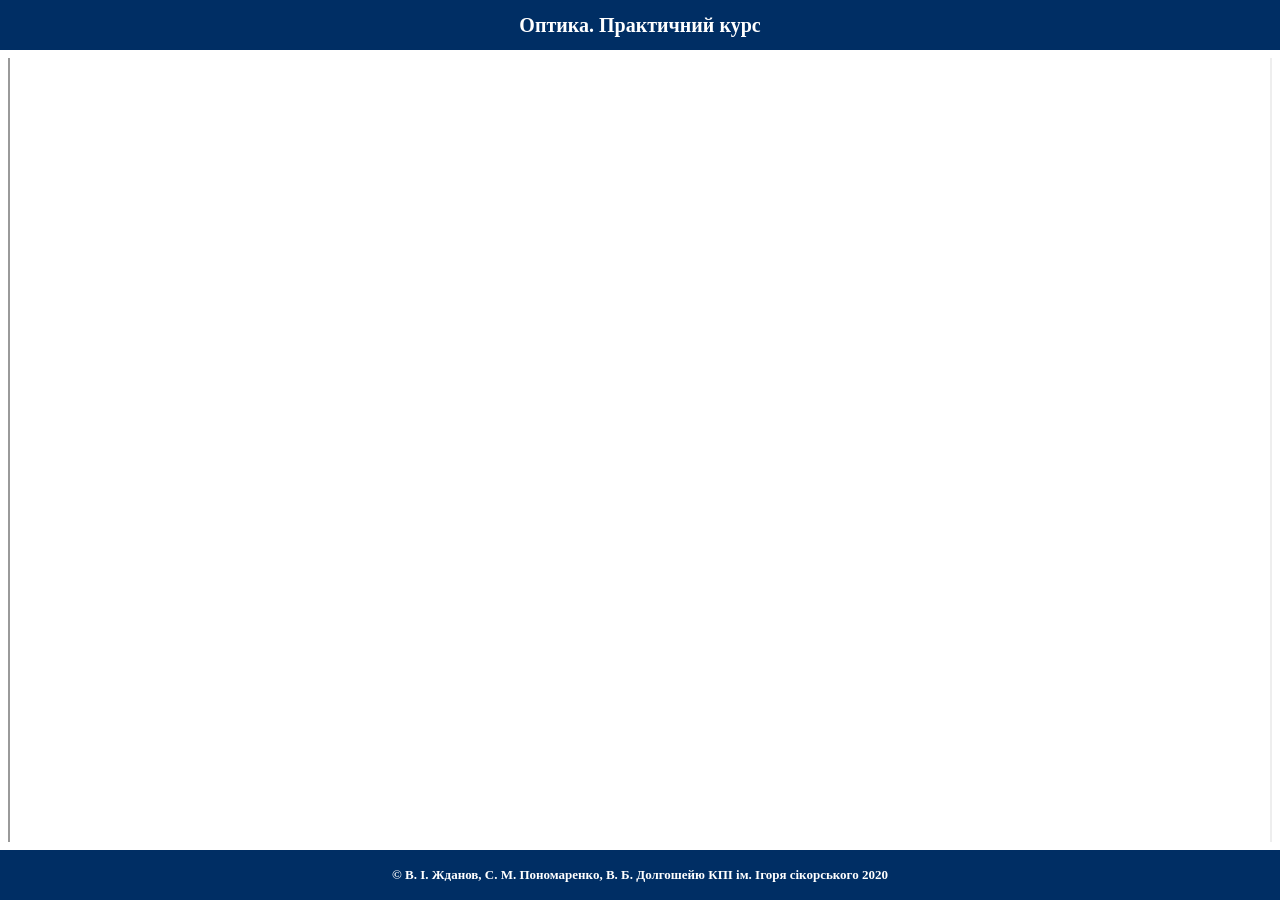
==== index.html @ 0d458875 "add index" ====
<!DOCTYPE html>
<html>
  <head>
    <link rel="stylesheet" href="./styles/styles.css" />
  </head>
  <body>
    <header>Оптика. Практичний курс</header>
    <div class="container">
      <main id="main_window">
        <iframe id="input" src="FTProblems.pdf"></iframe>
      </main>
    </div>
    <footer>
      &copy; В. І. Жданов, С. М. Пономаренко, В. Б. Долгошейю КПІ ім. Ігоря сікорського 2020
    </footer>
  </body>
</html>
---- styles/styles.css ----
body {
  margin: 0;
  font-size: 20px;
  font-weight: bold;
}

/* Make Text in the middle */
header,
footer,
main,
aside {
  display: flex;
  justify-content: center;
  align-items: center;
}

nav {
  display: flex;
  background-color: #002e64;
  justify-content: center;
}

header {
  height: 50px;
  background-color: #002e64;
  color: white;
}

footer {
  height: 50px;
  background-color: #002e64;
  color: white;
  font-size: small;
}

.container {
  overflow: hidden;
  margin: .5rem 0;
}

.container nav,
.container aside {
  width: 150px;
  height: calc(100vh - 100px - 1rem);
}

.container main {
  /* float: right; */
  width: calc(100% - 1rem); /* - 150px - 1rem);*/
  height: calc(100vh - 100px - 1rem);
  background-color: white;
  margin: 0 .5rem;
  vertical-align: top;
}

.container nav {
  float: left;
}

nav ul{
  padding: 1em;
  height: 100%;
  width: 100%;
  list-style: none;
}

nav ul li{
  line-height: 60px;
  border-top: 1px solid rgba(255,255,255,0.1);
}

nav ul li a{
  color: white;
  text-decoration: none;
  font-size: 18px;
  font-weight: 500;
  display: block;
  width: 100%;
}

nav ul li a:hover{
  background: #002e70;
}

#input { 
  position:relative; 
  width: 100%;
  height: 100%;
}
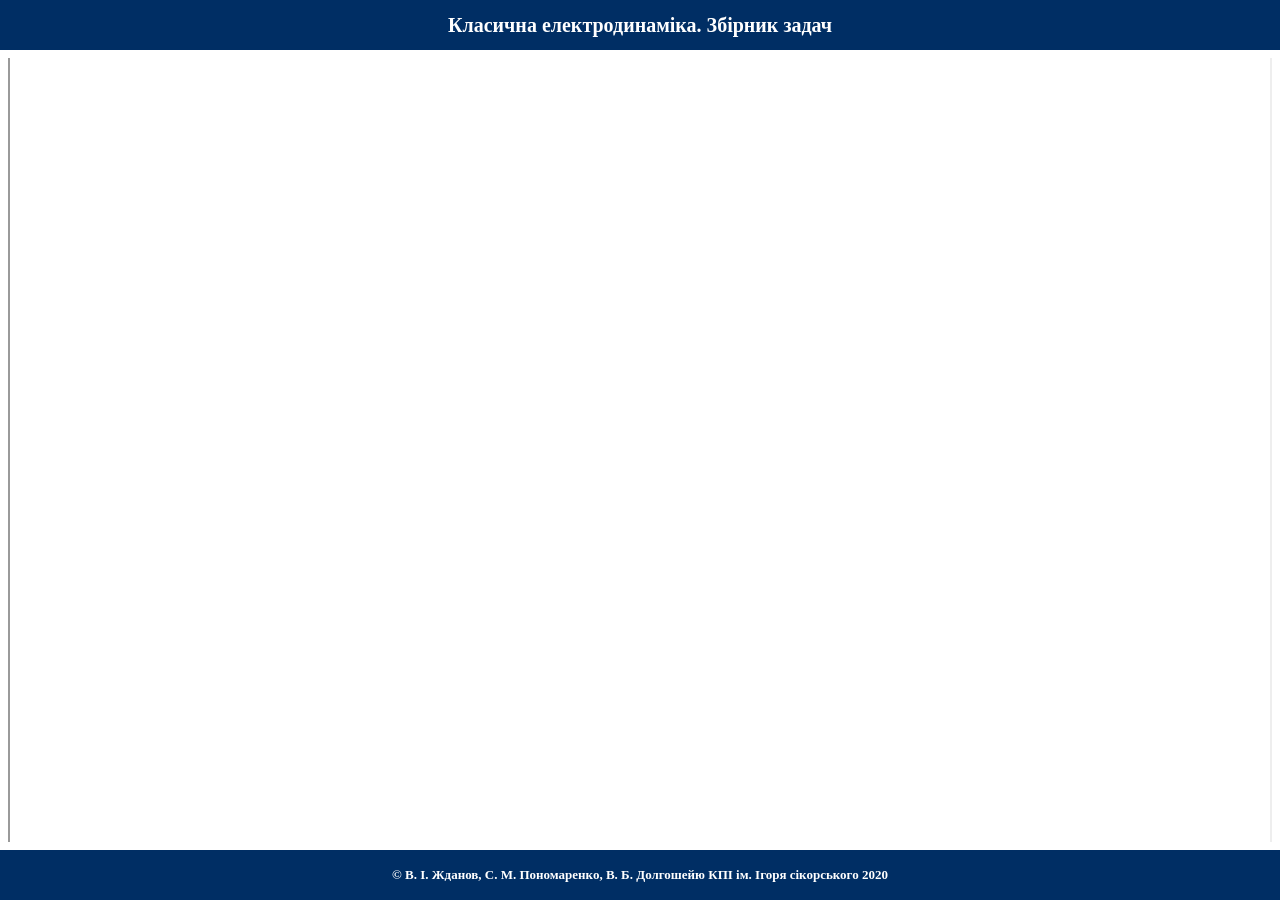
==== commit 1809437a: "upd index" ====
--- a/index.html
+++ b/index.html
@@ -4,7 +4,7 @@
     <link rel="stylesheet" href="./styles/styles.css" />
   </head>
   <body>
-    <header>Оптика. Практичний курс</header>
+    <header>Класична електродинаміка. Збірник задач</header>
     <div class="container">
       <main id="main_window">
         <iframe id="input" src="FTProblems.pdf"></iframe>
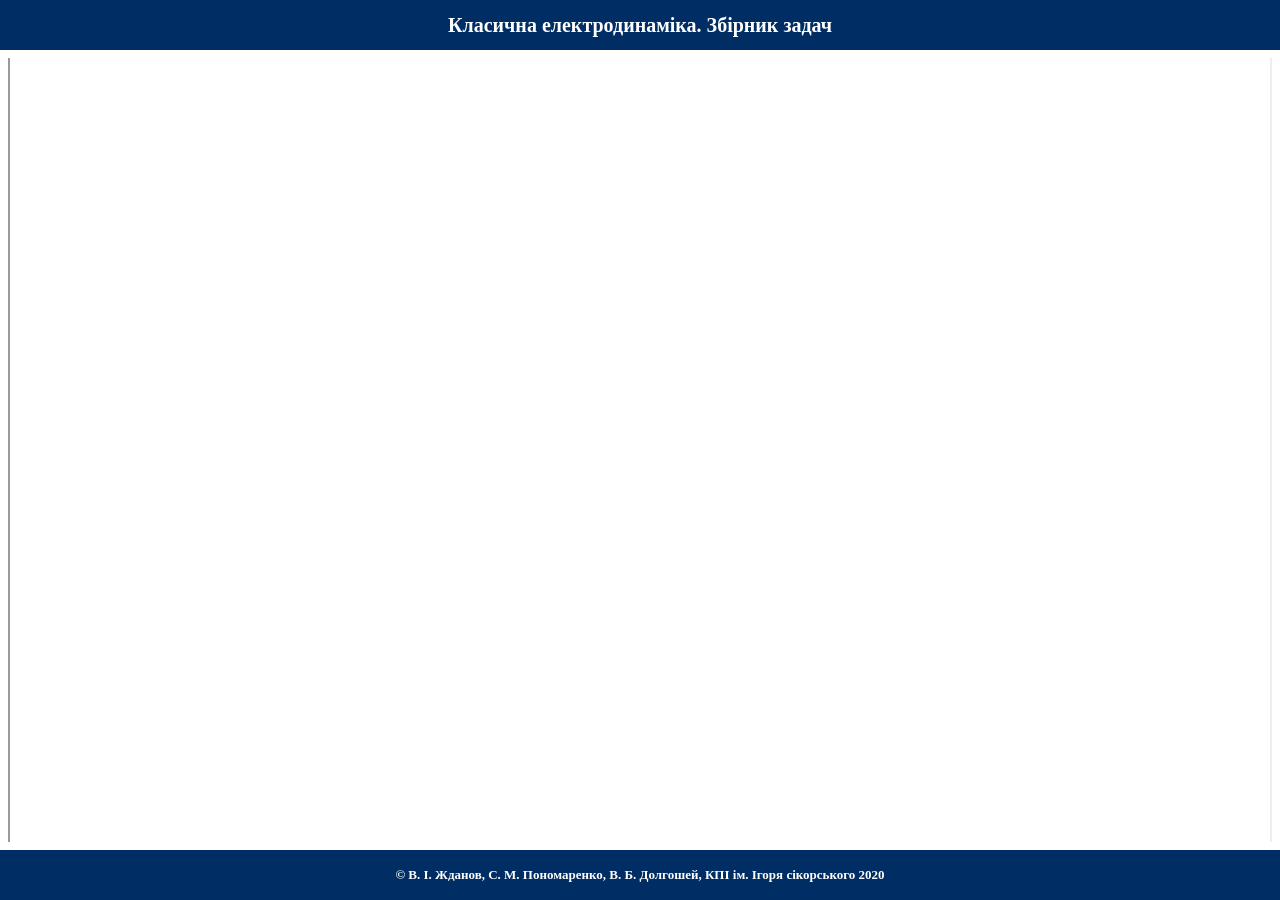
==== commit dfc9ec83: "fix" ====
--- a/index.html
+++ b/index.html
@@ -11,7 +11,7 @@
       </main>
     </div>
     <footer>
-      &copy; В. І. Жданов, С. М. Пономаренко, В. Б. Долгошейю КПІ ім. Ігоря сікорського 2020
+      &copy; В. І. Жданов, С. М. Пономаренко, В. Б. Долгошей, КПІ ім. Ігоря сікорського 2020
     </footer>
   </body>
 </html>
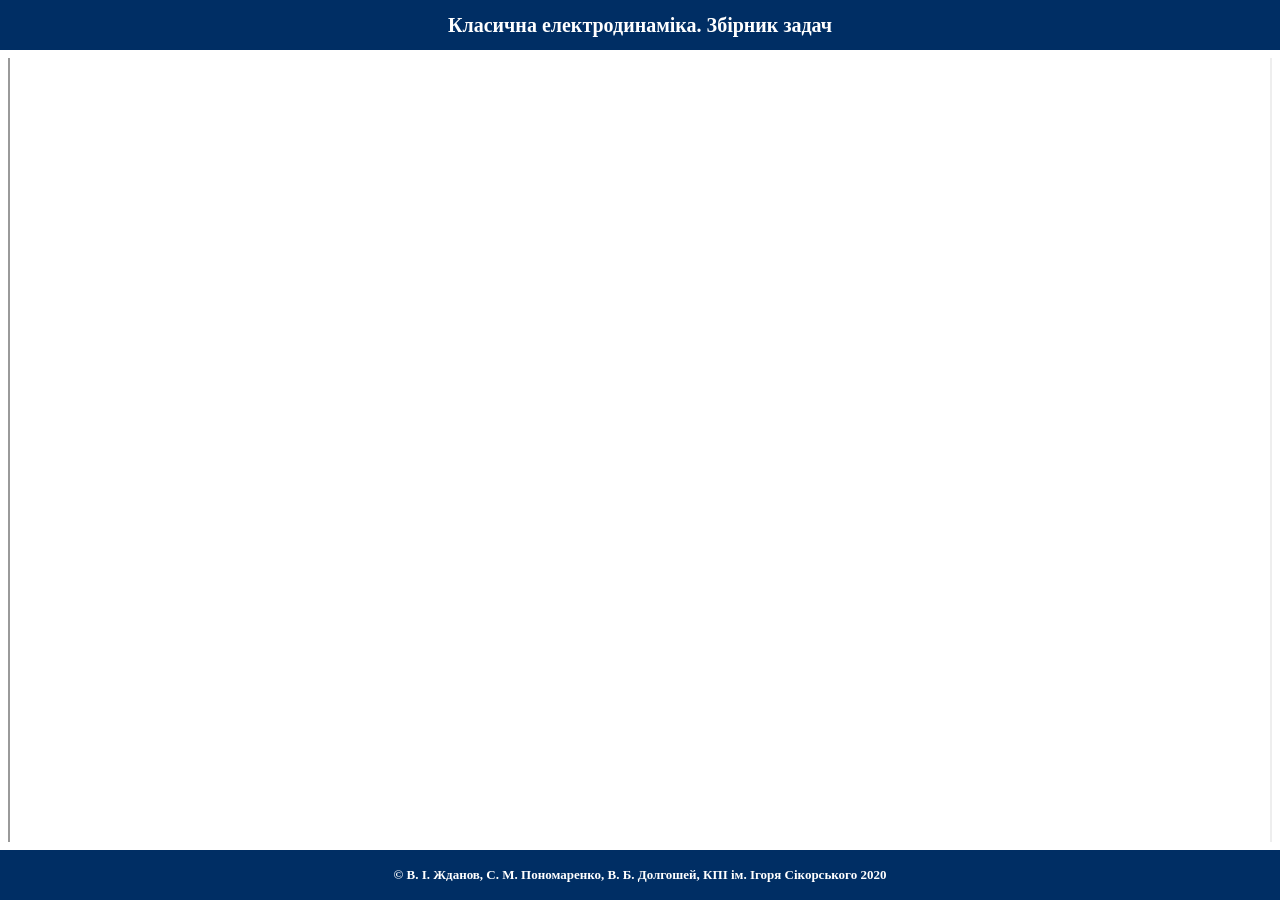
==== commit 1ba9a585: "fix" ====
--- a/index.html
+++ b/index.html
@@ -11,7 +11,7 @@
       </main>
     </div>
     <footer>
-      &copy; В. І. Жданов, С. М. Пономаренко, В. Б. Долгошей, КПІ ім. Ігоря сікорського 2020
+      &copy; В. І. Жданов, С. М. Пономаренко, В. Б. Долгошей, КПІ ім. Ігоря Сікорського 2020
     </footer>
   </body>
 </html>
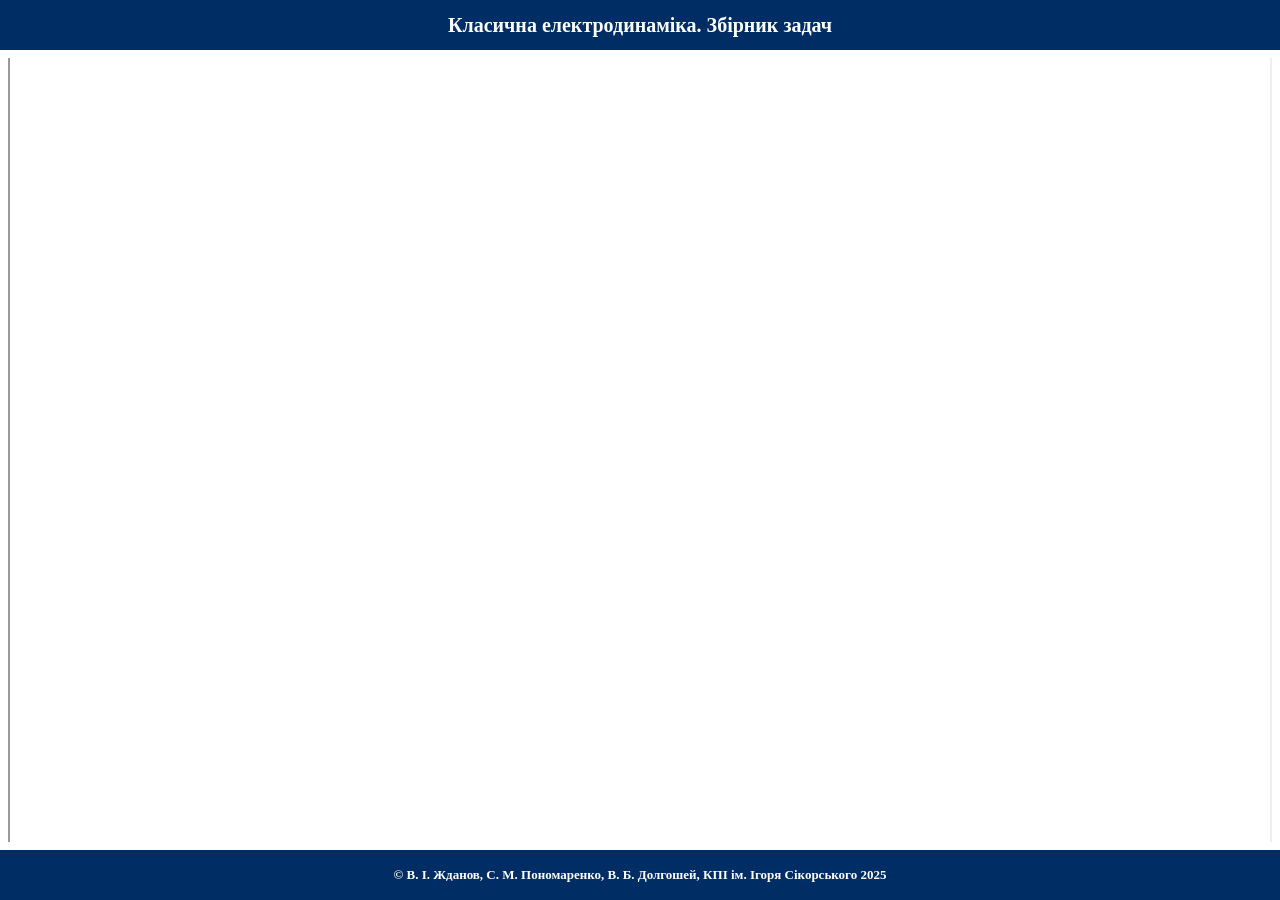
==== commit cfc63c12: "fix pdf dowload from mobile" ====
--- a/index.html
+++ b/index.html
@@ -7,11 +7,14 @@
     <header>Класична електродинаміка. Збірник задач</header>
     <div class="container">
       <main id="main_window">
-        <iframe id="input" src="FTProblems.pdf"></iframe>
+        <iframe
+        src="https://docs.google.com/gview?embedded=true&url=https://sergiokapone.github.io/FieldTheoryProblems/FTProblems.pdf"
+        width="100%" height="800px"></iframe>
       </main>
     </div>
     <footer>
-      &copy; В. І. Жданов, С. М. Пономаренко, В. Б. Долгошей, КПІ ім. Ігоря Сікорського 2020
+      &copy; В. І. Жданов, С. М. Пономаренко, В. Б. Долгошей, КПІ ім. Ігоря Сікорського 2025
     </footer>
   </body>
 </html>
+
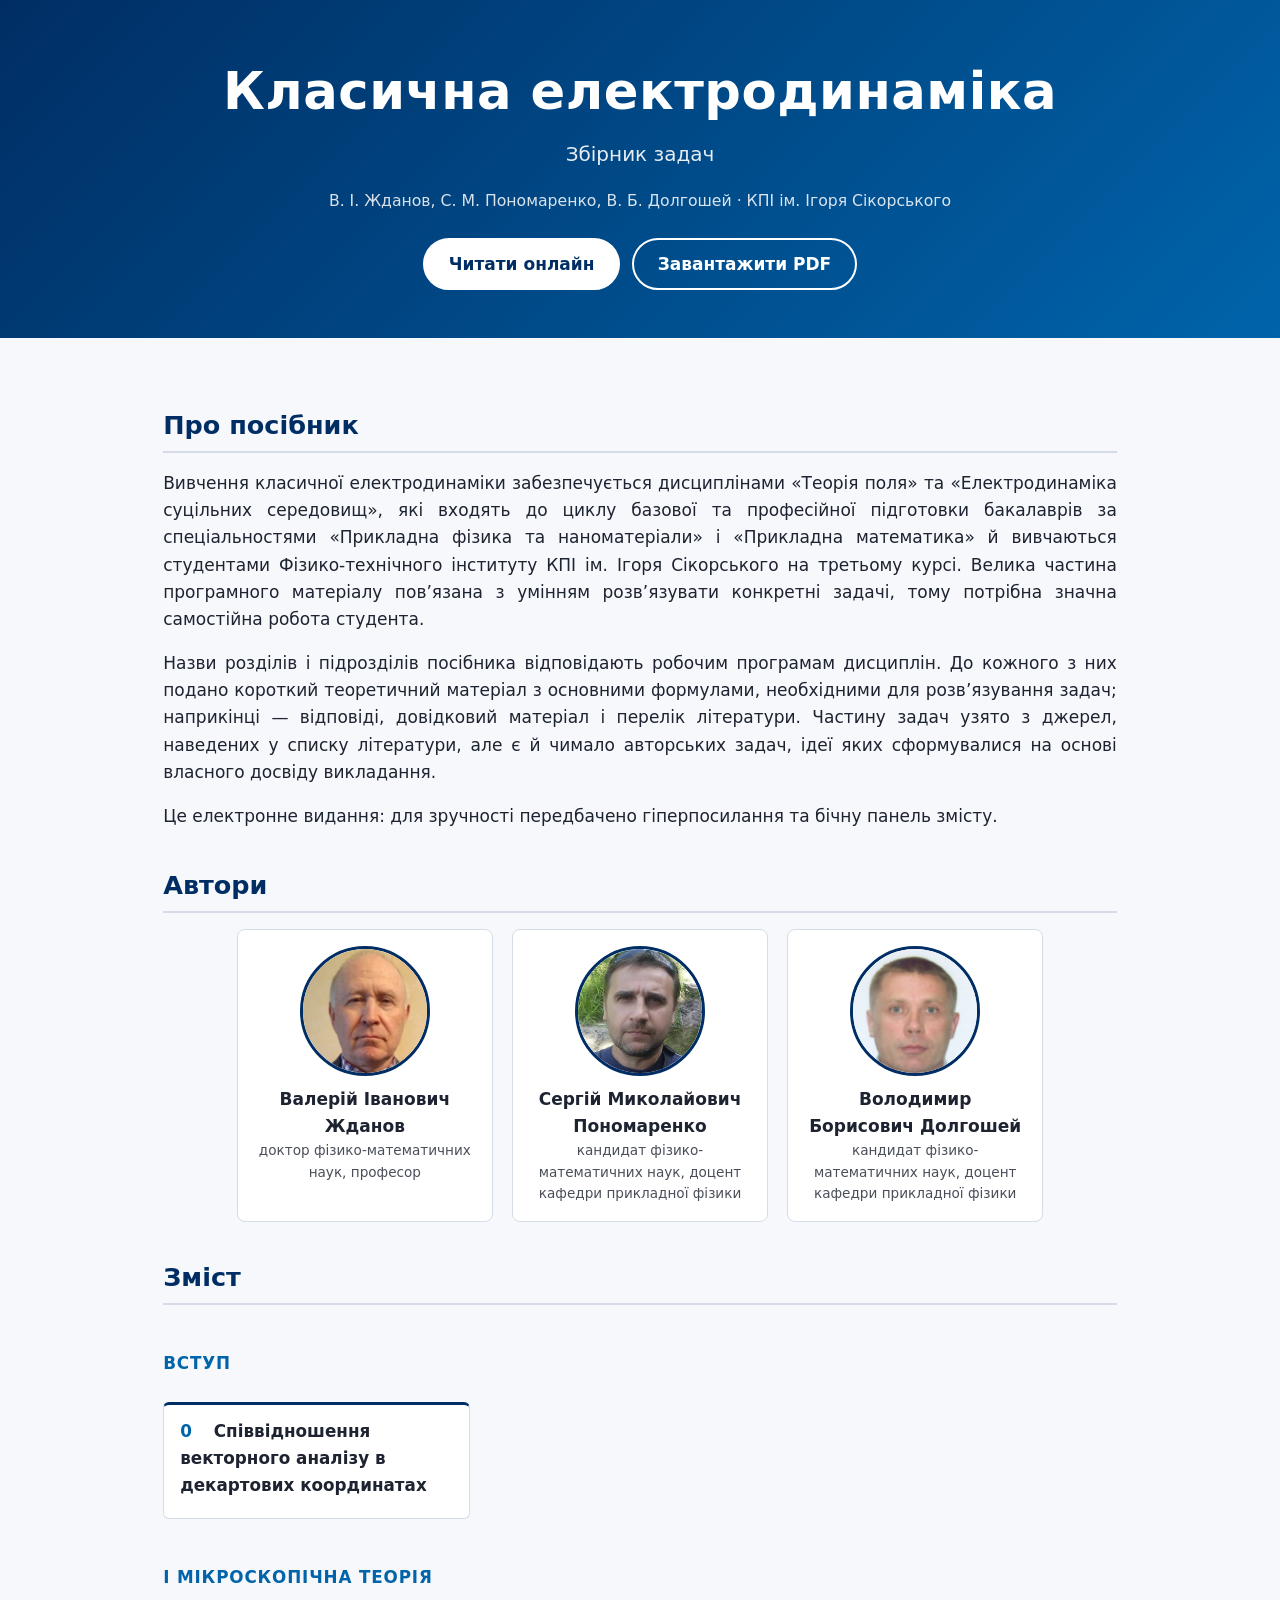
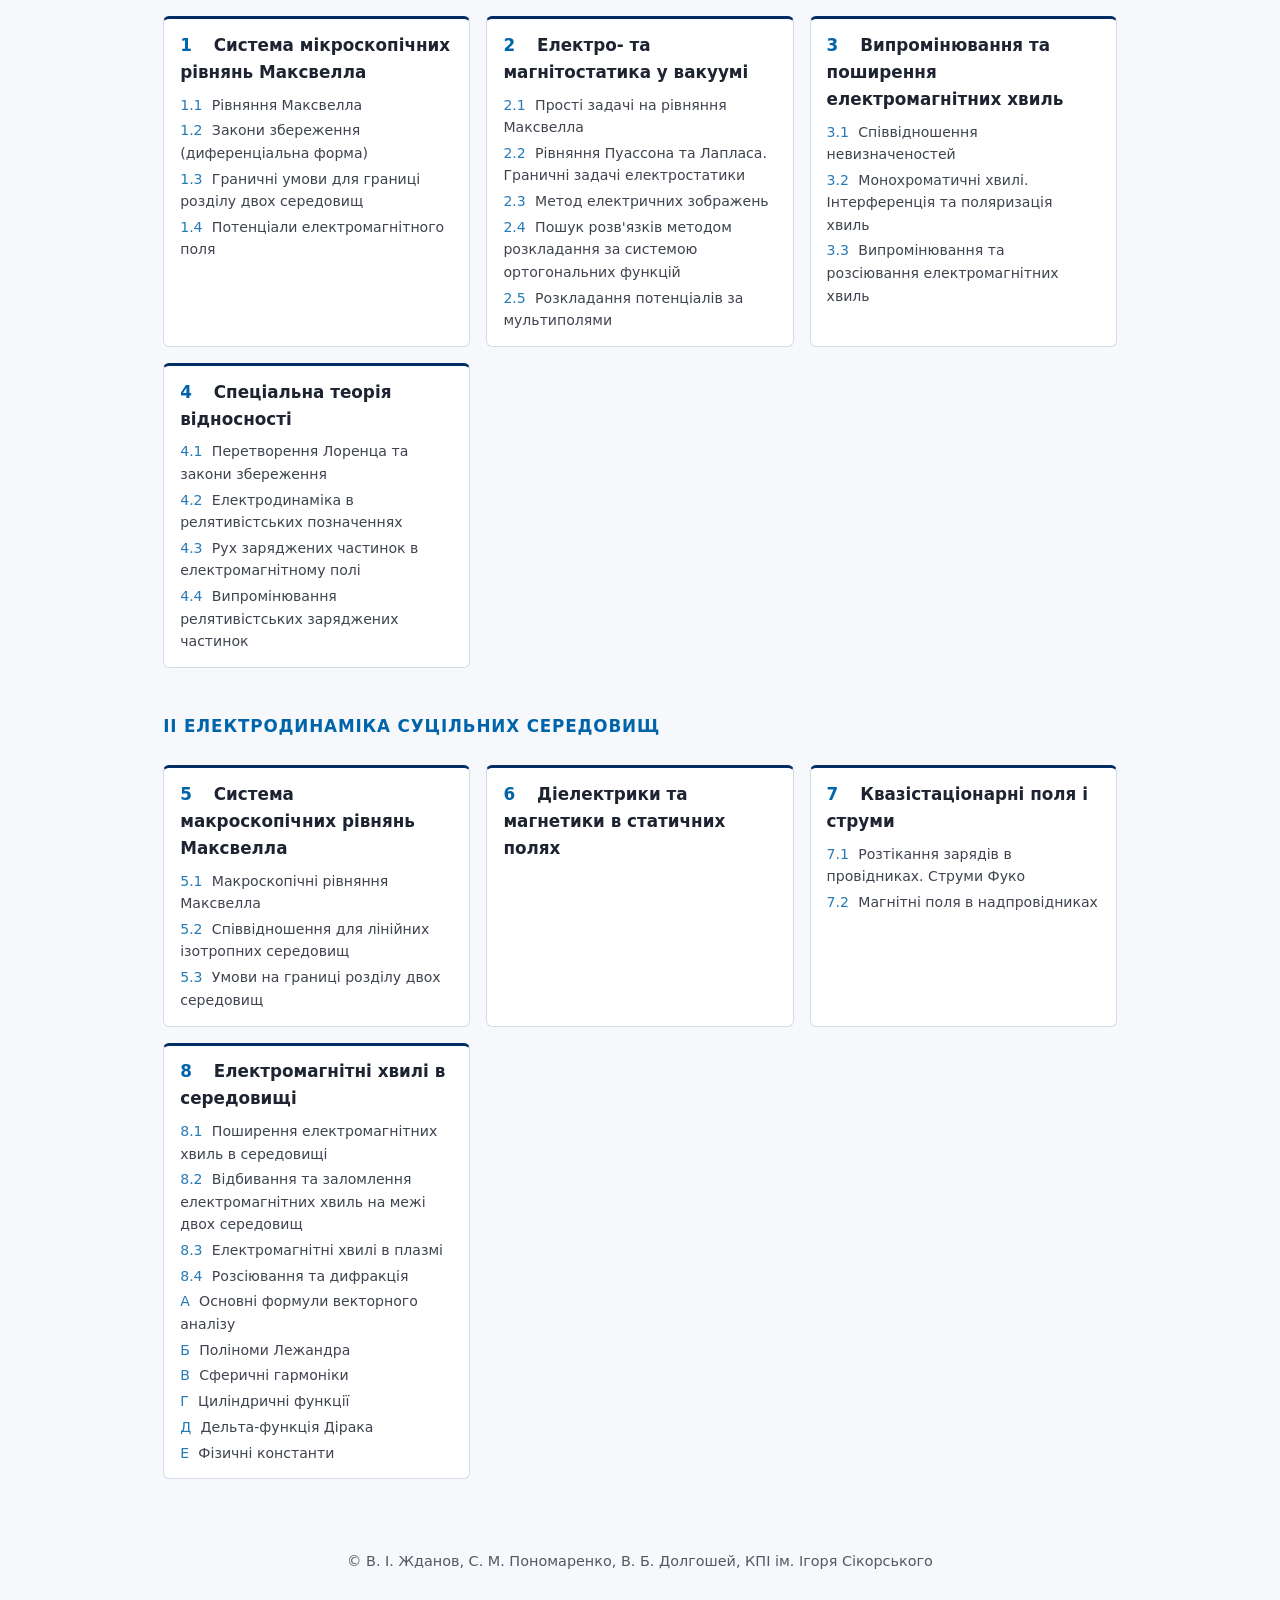
==== commit 430a84a5: "Online HTML version (lwarp + MathJax): html/ pipeline, online/, new index.html with authors Co-Autho" ====
--- a/index.html
+++ b/index.html
@@ -1,20 +1,92 @@
 <!DOCTYPE html>
-<html>
-  <head>
-    <link rel="stylesheet" href="./styles/styles.css" />
-  </head>
-  <body>
-    <header>Класична електродинаміка. Збірник задач</header>
-    <div class="container">
-      <main id="main_window">
-        <iframe
-        src="https://docs.google.com/gview?embedded=true&url=https://sergiokapone.github.io/FieldTheoryProblems/FTProblems.pdf"
-        width="100%" height="800px"></iframe>
-      </main>
-    </div>
-    <footer>
-      &copy; В. І. Жданов, С. М. Пономаренко, В. Б. Долгошей, КПІ ім. Ігоря Сікорського 2025
-    </footer>
-  </body>
+<html lang="uk">
+<head>
+<meta charset="UTF-8">
+<meta name="viewport" content="width=device-width, initial-scale=1.0">
+<title>Класична електродинаміка. Збірник задач | Навчальний посібник</title>
+<meta name="description" content="Збірник задач з класичної електродинаміки: мікроскопічна теорія та електродинаміка суцільних середовищ. Теоретичні відомості, задачі з відповідями.">
+<link rel="canonical" href="https://sergiokapone.github.io/FieldTheoryProblems/">
+<meta property="og:title" content="Класична електродинаміка. Збірник задач">
+<meta property="og:description" content="Збірник задач з класичної електродинаміки. Читати онлайн або завантажити PDF.">
+<meta property="og:type" content="website">
+<meta property="og:url" content="https://sergiokapone.github.io/FieldTheoryProblems/">
+<style>
+:root{--navy:#002e64;--blue:#0064aa;--ink:#1d2330;--paper:#f6f8fb;--card:#fff;--rule:#d5dce8;color-scheme:light dark}
+@media (prefers-color-scheme:dark){:root{--ink:#e6eaf2;--paper:#10151f;--card:#171e2b;--rule:#2b3547;--blue:#6fb0ee}}
+*{box-sizing:border-box}
+body{margin:0;background:var(--paper);color:var(--ink);font:17px/1.6 "Segoe UI",system-ui,-apple-system,Roboto,sans-serif}
+.hero{background:linear-gradient(135deg,#002e64,#0064aa);color:#fff;text-align:center;padding:3.2rem 1.2rem 3rem}
+.hero h1{margin:0;font-size:clamp(2rem,6vw,3.2rem);letter-spacing:.01em}
+.hero .sub{margin:.3rem 0 0;font-size:1.25rem;opacity:.9}
+.hero .by{margin:1.1rem 0 1.6rem;opacity:.85;font-size:.98rem}
+.btns{display:flex;flex-wrap:wrap;gap:.7rem;justify-content:center}
+.btn{display:inline-block;padding:.65rem 1.5rem;border-radius:999px;font-weight:600;text-decoration:none;border:2px solid #fff;color:#fff}
+.btn.primary{background:#fff;color:var(--navy)}
+.btn:hover{background:rgba(255,255,255,.2)}.btn.primary:hover{background:#e6f0fb}
+main{max-width:62rem;margin:0 auto;padding:2rem 1.2rem 3rem}
+h2{color:var(--navy);border-bottom:2px solid var(--rule);padding-bottom:.3rem;margin:2.2rem 0 1rem}
+@media (prefers-color-scheme:dark){h2{color:#9db4ff}}
+.about p{text-align:justify;hyphens:auto}
+.part{margin:1.8rem 0 .6rem;color:var(--blue);font-size:1.05rem;text-transform:uppercase;letter-spacing:.05em}
+.toc{display:grid;grid-template-columns:repeat(auto-fill,minmax(17rem,1fr));gap:1rem}
+.part,.toc-h{grid-column:1/-1}
+.ch{background:var(--card);border:1px solid var(--rule);border-top:3px solid var(--navy);border-radius:6px;padding:.8rem 1rem}
+.ch h4{margin:0 0 .4rem;font-size:1.05rem}
+.ch h4 a{color:inherit;text-decoration:none}.ch h4 a:hover{color:var(--blue)}
+.ch .n{display:inline-block;min-width:1.7rem;margin-right:.4rem;color:var(--blue)}
+.ch ul{margin:0;padding:0;list-style:none;font-size:.88rem;color:var(--ink);opacity:.85}
+.ch li{padding:.1rem 0}.ch li span{color:var(--blue);margin-right:.3rem}
+.authors{display:flex;flex-wrap:wrap;gap:1.2rem;justify-content:center}
+.au{display:flex;flex-direction:column;align-items:center;text-align:center;width:16rem;padding:1rem;background:var(--card);border:1px solid var(--rule);border-radius:8px;text-decoration:none;color:inherit}
+.au:hover{border-color:var(--blue)}
+.au img{width:130px;height:130px;border-radius:50%;object-fit:cover;margin-bottom:.6rem;border:3px solid var(--navy)}
+.au span{font-size:.85rem;opacity:.8}
+footer{text-align:center;padding:1.4rem 1rem 2.2rem;font-size:.9rem;opacity:.75}
+</style>
+</head>
+<body>
+<header class="hero">
+<h1>Класична електродинаміка</h1>
+<p class="sub">Збірник задач</p>
+<p class="by">В. І. Жданов, С. М. Пономаренко, В. Б. Долгошей · КПІ ім. Ігоря Сікорського</p>
+<div class="btns">
+<a class="btn primary" href="online/">Читати онлайн</a>
+<a class="btn" href="FTProblems.pdf">Завантажити PDF</a>
+</div>
+</header>
+<main>
+<section class="about">
+<h2>Про посібник</h2>
+<p>Вивчення класичної електродинаміки забезпечується дисциплінами «Теорія поля» та «Електродинаміка суцільних середовищ», які входять до циклу базової та професійної підготовки бакалаврів за спеціальностями «Прикладна фізика та наноматеріали» і «Прикладна математика» й вивчаються студентами Фізико-технічного інституту КПІ ім. Ігоря Сікорського на третьому курсі. Велика частина програмного матеріалу пов’язана з умінням розв’язувати конкретні задачі, тому потрібна значна самостійна робота студента.</p>
+<p>Назви розділів і підрозділів посібника відповідають робочим програмам дисциплін. До кожного з них подано короткий теоретичний матеріал з основними формулами, необхідними для розв’язування задач; наприкінці — відповіді, довідковий матеріал і перелік літератури. Частину задач узято з джерел, наведених у списку літератури, але є й чимало авторських задач, ідеї яких сформувалися на основі власного досвіду викладання.</p>
+<p>Це електронне видання: для зручності передбачено гіперпосилання та бічну панель змісту.</p>
+</section>
+<section>
+<h2>Автори</h2>
+<div class="authors">
+<a class="au" href="https://apd.ipt.kpi.ua/kafedra/stuff/zhdanov/"><img src="authors/zhdanov.jpg" alt="Валерій Іванович Жданов" width="130" height="130"><b>Валерій Іванович Жданов</b><span>доктор фізико-математичних наук, професор</span></a>
+<a class="au" href="https://apd.ipt.kpi.ua/kafedra/stuff/ponomarenko/"><img src="authors/ponomarenko.jpg" alt="Сергій Миколайович Пономаренко" width="130" height="130"><b>Сергій Миколайович Пономаренко</b><span>кандидат фізико-математичних наук, доцент кафедри прикладної фізики</span></a>
+<a class="au" href="https://apd.ipt.kpi.ua/kafedra/stuff/dolgoshey/"><img src="authors/dolgoshey.jpg" alt="Володимир Борисович Долгошей" width="130" height="130"><b>Володимир Борисович Долгошей</b><span>кандидат фізико-математичних наук, доцент кафедри прикладної фізики</span></a>
+</div>
+</section>
+<section>
+<h2>Зміст</h2>
+<div class="toc">
+<h3 class="part">Вступ</h3>
+<article class="ch"><h4><a href="online/vanaliz.html"><span class="n">0</span>Співвідношення векторного аналізу в декартових координатах</a></h4><ul></ul></article>
+<h3 class="part">I Мікроскопічна теорія</h3>
+<article class="ch"><h4><a href="online/maxwellmicro.html"><span class="n">1</span>Система мікроскопічних рівнянь Максвелла</a></h4><ul><li><span>1.1</span> Рівняння Максвелла</li><li><span>1.2</span> Закони збереження (диференціальна форма)</li><li><span>1.3</span> Граничні умови для границі розділу двох середовищ</li><li><span>1.4</span> Потенціали електромагнітного поля</li></ul></article>
+<article class="ch"><h4><a href="online/emstatics.html"><span class="n">2</span>Електро- та магнітостатика у вакуумі</a></h4><ul><li><span>2.1</span> Прості задачі на рівняння Максвелла</li><li><span>2.2</span> Рівняння Пуассона та Лапласа. Граничні задачі електростатики</li><li><span>2.3</span> Метод електричних зображень</li><li><span>2.4</span> Пошук розв'язків методом розкладання за системою ортогональних функцій</li><li><span>2.5</span> Розкладання потенціалів за мультиполями</li></ul></article>
+<article class="ch"><h4><a href="online/radiation.html"><span class="n">3</span>Випромінювання та поширення електромагнітних хвиль</a></h4><ul><li><span>3.1</span> Співвідношення невизначеностей</li><li><span>3.2</span> Монохроматичні хвилі. Інтерференція та поляризація хвиль</li><li><span>3.3</span> Випромінювання та розсіювання електромагнітних хвиль</li></ul></article>
+<article class="ch"><h4><a href="online/relativity.html"><span class="n">4</span>Спеціальна теорія відносності</a></h4><ul><li><span>4.1</span> Перетворення Лоренца та закони збереження</li><li><span>4.2</span> Електродинаміка в релятивістських позначеннях</li><li><span>4.3</span> Рух заряджених частинок в електромагнітному полі</li><li><span>4.4</span> Випромінювання релятивістських заряджених частинок</li></ul></article>
+<h3 class="part">II Електродинаміка суцільних середовищ</h3>
+<article class="ch"><h4><a href="online/maxwellmacro.html"><span class="n">5</span>Система макроскопічних рівнянь Максвелла</a></h4><ul><li><span>5.1</span> Макроскопічні рівняння Максвелла</li><li><span>5.2</span> Співвідношення для лінійних ізотропних середовищ</li><li><span>5.3</span> Умови на границі розділу двох середовищ</li></ul></article>
+<article class="ch"><h4><a href="online/emmedia.html"><span class="n">6</span>Діелектрики та магнетики в статичних полях</a></h4><ul></ul></article>
+<article class="ch"><h4><a href="online/quasistationary.html"><span class="n">7</span>Квазістаціонарні поля і струми</a></h4><ul><li><span>7.1</span> Розтікання зарядів в провідниках. Струми Фуко</li><li><span>7.2</span> Магнітні поля в надпровідниках</li></ul></article>
+<article class="ch"><h4><a href="online/waves.html"><span class="n">8</span>Електромагнітні хвилі в середовищі</a></h4><ul><li><span>8.1</span> Поширення електромагнітних хвиль в середовищі</li><li><span>8.2</span> Відбивання та заломлення електромагнітних хвиль на межі двох середовищ</li><li><span>8.3</span> Електромагнітні хвилі в плазмі</li><li><span>8.4</span> Розсіювання та дифракція</li><li><span>А</span> Основні формули векторного аналізу</li><li><span>Б</span> Поліноми Лежандра</li><li><span>В</span> Сферичні гармоніки</li><li><span>Г</span> Циліндричні функції</li><li><span>Д</span> Дельта-функція Дірака</li><li><span>Е</span> Фізичні константи</li></ul></article>
+</div>
+</section>
+</main>
+<footer>© В. І. Жданов, С. М. Пономаренко, В. Б. Долгошей, КПІ ім. Ігоря Сікорського</footer>
+</body>
 </html>
-
